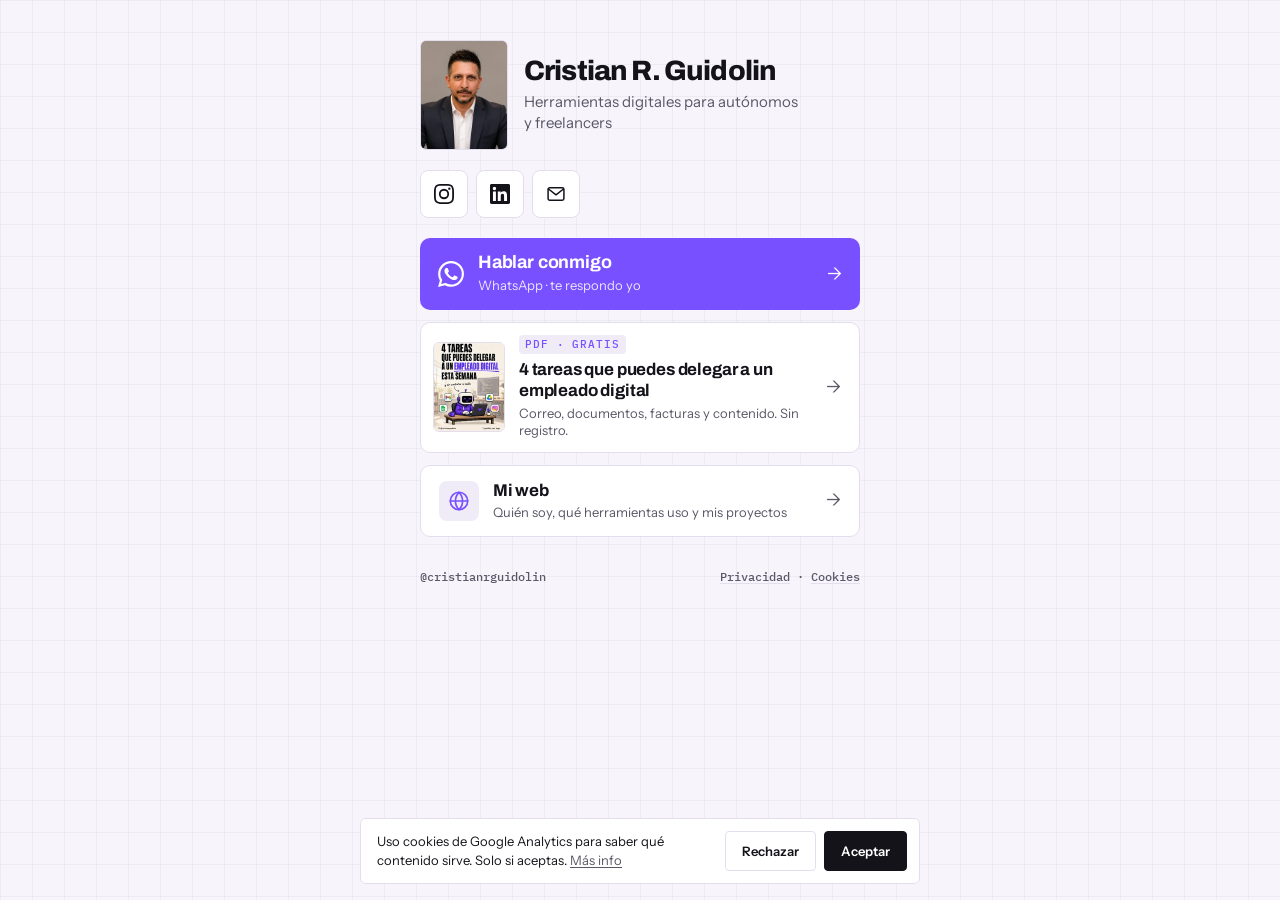
==== link/index.html @ 79fbbeaa "Linkador link.cristianguidolin.com: pagina de enlaces movil con WhatsApp, guia, web y medicion con c" ====
<!DOCTYPE html>
<html lang="es">
<head>
<meta charset="utf-8">
<meta name="viewport" content="width=device-width, initial-scale=1, viewport-fit=cover">
<title>Cristian R. Guidolin · Enlaces</title>
<meta name="description" content="Herramientas digitales para autónomos y freelancers. Guía gratis, redes y contacto directo por WhatsApp.">
<meta name="theme-color" content="#F7F5FB">
<meta name="color-scheme" content="light">
<link rel="canonical" href="https://link.cristianguidolin.com/">
<meta property="og:type" content="profile">
<meta property="og:title" content="Cristian R. Guidolin">
<meta property="og:description" content="Pruebo las herramientas digitales para que tú no pierdas el tiempo.">
<meta property="og:image" content="https://cristianguidolin.com/assets/cristian.webp">
<meta property="og:url" content="https://link.cristianguidolin.com/">
<meta property="og:locale" content="es_ES">
<link rel="preconnect" href="https://fonts.googleapis.com">
<link rel="preconnect" href="https://fonts.gstatic.com" crossorigin>
<link href="https://fonts.googleapis.com/css2?family=Archivo:wght@700;800&family=IBM+Plex+Mono:wght@500&family=Instrument+Sans:wght@400;500;600&display=swap" rel="stylesheet">
<link rel="icon" href="data:image/svg+xml,<svg xmlns='http://www.w3.org/2000/svg' viewBox='0 0 100 100'><rect width='100' height='100' fill='%23101014'/><text y='72' x='50' text-anchor='middle' font-family='monospace' font-size='56' font-weight='700' fill='%237850FF'>CG</text></svg>">
<link rel="stylesheet" href="/link/link.css">
</head>
<body>
<main class="wrap">

  <header class="id">
    <img class="face" src="/assets/cristian.webp" alt="Cristian R. Guidolin" width="88" height="110">
    <div>
      <h1 class="name">Cristian R. Guidolin</h1>
      <p class="line">Herramientas digitales para autónomos y freelancers</p>
    </div>
  </header>

  <nav class="social" aria-label="Redes sociales">
    <a data-ev="link_instagram" href="https://www.instagram.com/cristianrguidolin/" aria-label="Instagram">
      <svg viewBox="0 0 24 24" fill="currentColor" aria-hidden="true"><path d="M12 2.163c3.204 0 3.584.012 4.85.07 3.252.148 4.771 1.691 4.919 4.919.058 1.265.069 1.645.069 4.849 0 3.205-.012 3.584-.069 4.849-.149 3.225-1.664 4.771-4.919 4.919-1.266.058-1.644.07-4.85.07-3.204 0-3.584-.012-4.849-.07-3.26-.149-4.771-1.699-4.919-4.92-.058-1.265-.07-1.644-.07-4.849 0-3.204.013-3.583.07-4.849.149-3.227 1.664-4.771 4.919-4.919 1.266-.057 1.645-.069 4.849-.069zM12 0C8.741 0 8.333.014 7.053.072 2.695.272.273 2.69.073 7.052.014 8.333 0 8.741 0 12c0 3.259.014 3.668.072 4.948.2 4.358 2.618 6.78 6.98 6.98C8.333 23.986 8.741 24 12 24c3.259 0 3.668-.014 4.948-.072 4.354-.2 6.782-2.618 6.979-6.98.059-1.28.073-1.689.073-4.948 0-3.259-.014-3.667-.072-4.947-.196-4.354-2.617-6.78-6.979-6.98C15.668.014 15.259 0 12 0zm0 5.838a6.162 6.162 0 100 12.324 6.162 6.162 0 000-12.324zM12 16a4 4 0 110-8 4 4 0 010 8zm6.406-11.845a1.44 1.44 0 100 2.881 1.44 1.44 0 000-2.881z"/></svg>
    </a>
    <a data-ev="link_linkedin" href="https://linkedin.com/in/cristianguidolin" aria-label="LinkedIn">
      <svg viewBox="0 0 24 24" fill="currentColor" aria-hidden="true"><path d="M20.447 20.452h-3.554v-5.569c0-1.328-.027-3.037-1.852-3.037-1.853 0-2.136 1.445-2.136 2.939v5.667H9.351V9h3.414v1.561h.046c.477-.9 1.637-1.85 3.37-1.85 3.601 0 4.267 2.37 4.267 5.455v6.286zM5.337 7.433a2.062 2.062 0 01-2.063-2.065 2.064 2.064 0 112.063 2.065zm1.782 13.019H3.555V9h3.564v11.452zM22.225 0H1.771C.792 0 0 .774 0 1.729v20.542C0 23.227.792 24 1.771 24h20.451C23.2 24 24 23.227 24 22.271V1.729C24 .774 23.2 0 22.222 0h.003z"/></svg>
    </a>
    <a data-ev="link_correo" href="mailto:fox@foxlabs.studio" aria-label="Correo">
      <svg viewBox="0 0 24 24" fill="none" stroke="currentColor" stroke-width="1.8" stroke-linecap="round" stroke-linejoin="round" aria-hidden="true"><rect x="2.5" y="4.5" width="19" height="15" rx="2"/><path d="m3 6 9 7 9-7"/></svg>
    </a>
  </nav>

  <a class="cta" data-ev="link_whatsapp" href="https://wa.me/34647174123?text=Hola%20Cristian%2C%20vengo%20de%20tus%20redes">
    <svg class="wa" viewBox="0 0 24 24" fill="currentColor" aria-hidden="true"><path d="M17.472 14.382c-.297-.149-1.758-.867-2.03-.967-.273-.099-.471-.148-.67.15-.197.297-.767.966-.94 1.164-.173.199-.347.223-.644.075-.297-.15-1.255-.463-2.39-1.475-.883-.788-1.48-1.761-1.653-2.059-.173-.297-.018-.458.13-.606.134-.133.298-.347.446-.52.149-.174.198-.298.298-.497.099-.198.05-.371-.025-.52-.075-.149-.669-1.612-.916-2.207-.242-.579-.487-.5-.669-.51-.173-.008-.371-.01-.57-.01-.198 0-.52.074-.792.372-.272.297-1.04 1.016-1.04 2.479 0 1.462 1.065 2.875 1.213 3.074.149.198 2.096 3.2 5.077 4.487.709.306 1.262.489 1.694.625.712.227 1.36.195 1.871.118.571-.085 1.758-.719 2.006-1.413.248-.694.248-1.289.173-1.413-.074-.124-.272-.198-.57-.347m-5.421 7.403h-.004a9.87 9.87 0 01-5.031-1.378l-.361-.214-3.741.982.998-3.648-.235-.374a9.86 9.86 0 01-1.51-5.26c.001-5.45 4.436-9.884 9.888-9.884 2.64 0 5.122 1.03 6.988 2.898a9.825 9.825 0 012.893 6.994c-.003 5.45-4.437 9.884-9.885 9.884m8.413-18.297A11.815 11.815 0 0012.05 0C5.495 0 .16 5.335.157 11.892c0 2.096.547 4.142 1.588 5.945L.057 24l6.305-1.654a11.882 11.882 0 005.683 1.448h.005c6.554 0 11.89-5.335 11.893-11.893a11.821 11.821 0 00-3.48-8.413z"/></svg>
    <span class="cta-t"><b>Hablar conmigo</b><small>WhatsApp · te respondo yo</small></span>
    <span class="arr" aria-hidden="true">→</span>
  </a>

  <a class="card card--guia" data-ev="link_guia_4_tareas" href="https://drive.google.com/file/d/1NsBcFHpH2NjTbA7VaPHIDrOXrqqEoOFl/view?usp=sharing">
    <img src="/assets/guia-4-tareas.webp" alt="" width="240" height="300">
    <span class="card-t">
      <span class="tag">PDF · gratis</span>
      <b>4 tareas que puedes delegar a un empleado digital</b>
      <small>Correo, documentos, facturas y contenido. Sin registro.</small>
    </span>
    <span class="arr" aria-hidden="true">→</span>
  </a>

  <a class="card" data-ev="link_web" href="https://cristianguidolin.com/">
    <span class="ico" aria-hidden="true"><svg viewBox="0 0 24 24" fill="none" stroke="currentColor" stroke-width="1.8" stroke-linecap="round" stroke-linejoin="round"><circle cx="12" cy="12" r="9.5"/><path d="M2.5 12h19M12 2.5c2.6 2.6 3.9 5.8 3.9 9.5s-1.3 6.9-3.9 9.5c-2.6-2.6-3.9-5.8-3.9-9.5S9.4 5.1 12 2.5z"/></svg></span>
    <span class="card-t">
      <b>Mi web</b>
      <small>Quién soy, qué herramientas uso y mis proyectos</small>
    </span>
    <span class="arr" aria-hidden="true">→</span>
  </a>

  <footer class="foot">
    <p>@cristianrguidolin</p>
    <p><a href="https://cristianguidolin.com/privacidad">Privacidad</a> · <a href="#" onclick="cgCookies();return false">Cookies</a></p>
  </footer>
</main>
<script src="/assets/medicion.js" defer></script>
</body>
</html>
---- link/link.css ----
:root {
  --fondo: #F7F5FB; --fondo-2: #EFEBF7; --tinta: #14131A; --suave: #5A5867;
  --linea: #E3DEEE; --acc: #7850ff;
  --display: "Archivo", "Arial Narrow", system-ui, sans-serif;
  --sans: "Instrument Sans", system-ui, -apple-system, "Helvetica Neue", Arial, sans-serif;
  --mono: "IBM Plex Mono", ui-monospace, SFMono-Regular, Menlo, monospace;
  --ease: cubic-bezier(0.22, 1, 0.36, 1);
}
*, *::before, *::after { box-sizing: border-box; }
html { -webkit-text-size-adjust: 100%; }
body {
  margin: 0; min-height: 100vh; min-height: 100dvh;
  background: var(--fondo);
  background-image: linear-gradient(rgba(20,19,26,.04) 1px, transparent 1px),
                    linear-gradient(90deg, rgba(20,19,26,.04) 1px, transparent 1px);
  background-size: 32px 32px;
  color: var(--tinta); font: 400 1rem/1.5 var(--sans);
  -webkit-font-smoothing: antialiased;
}
a { color: inherit; text-decoration: none; -webkit-tap-highlight-color: transparent; }

.wrap {
  max-width: 480px; margin: 0 auto;
  padding: max(40px, env(safe-area-inset-top)) 20px max(32px, env(safe-area-inset-bottom));
  display: flex; flex-direction: column; gap: 12px;
}

/* Identidad */
.id { display: flex; align-items: center; gap: 16px; margin-bottom: 8px; }
.face {
  width: 88px; height: 110px; object-fit: cover; flex: 0 0 auto;
  border: 1px solid var(--linea); border-radius: 6px; background: var(--fondo-2);
}
.name { margin: 0 0 6px; font: 800 1.75rem/1 var(--display); letter-spacing: -0.03em; }
.line { margin: 0; color: var(--suave); font-size: .9375rem; line-height: 1.4; text-wrap: pretty; }

/* Redes: iconos pequeños, el que llega ya viene de una red */
.social { display: flex; gap: 8px; margin-bottom: 8px; }
.social a {
  width: 48px; height: 48px; display: grid; place-items: center;
  border: 1px solid var(--linea); border-radius: 8px; background: #fff; color: var(--tinta);
  transition: transform .2s var(--ease), border-color .2s var(--ease), color .2s var(--ease);
}
.social svg { width: 20px; height: 20px; }

/* Botón principal */
.cta {
  display: flex; align-items: center; gap: 14px;
  min-height: 72px; padding: 14px 18px;
  background: var(--acc); color: #fff; border-radius: 10px;
  transition: transform .2s var(--ease), filter .2s var(--ease);
}
.cta .wa { width: 26px; height: 26px; flex: 0 0 auto; }
.cta-t { flex: 1; display: flex; flex-direction: column; gap: 2px; }
.cta-t b { font: 700 1.125rem/1.2 var(--display); letter-spacing: -0.01em; }
.cta-t small { font-size: .8125rem; opacity: .85; }

/* Tarjetas */
.card {
  display: flex; align-items: center; gap: 14px;
  min-height: 72px; padding: 14px 18px;
  background: #fff; border: 1px solid var(--linea); border-radius: 10px;
  transition: transform .2s var(--ease), border-color .2s var(--ease);
}
.card-t { flex: 1; display: flex; flex-direction: column; gap: 3px; min-width: 0; }
.card-t b { font: 700 1.0625rem/1.25 var(--display); letter-spacing: -0.01em; }
.card-t small { font-size: .8125rem; color: var(--suave); line-height: 1.35; }
.ico {
  width: 40px; height: 40px; flex: 0 0 auto; display: grid; place-items: center;
  border-radius: 8px; background: var(--fondo-2); color: var(--acc);
}
.ico svg { width: 22px; height: 22px; }
.card--guia { padding: 12px 18px 12px 12px; }
.card--guia img {
  width: 72px; height: 90px; object-fit: cover; flex: 0 0 auto;
  border-radius: 6px; border: 1px solid var(--linea);
}
.tag {
  align-self: flex-start; font: 500 .6875rem/1 var(--mono); letter-spacing: .08em; text-transform: uppercase;
  color: var(--acc); background: var(--fondo-2); padding: 4px 6px; border-radius: 4px; margin-bottom: 2px;
}
.arr { font-size: 1.125rem; color: var(--suave); flex: 0 0 auto; transition: transform .2s var(--ease); }
.cta .arr { color: #fff; }

/* Toque: se hunde un poco */
.cta:active, .card:active, .social a:active { transform: scale(.98); }
@media (hover: hover) {
  .card:hover { border-color: var(--acc); }
  .card:hover .arr, .cta:hover .arr { transform: translateX(3px); }
  .cta:hover { filter: brightness(1.06); }
  .social a:hover { border-color: var(--acc); color: var(--acc); }
}
a:focus-visible { outline: 2px solid var(--acc); outline-offset: 3px; }

/* Pie */
.foot { margin-top: 20px; display: flex; justify-content: space-between; gap: 8px; flex-wrap: wrap; }
.foot p { margin: 0; font: 500 .75rem var(--mono); color: var(--suave); }
.foot a { text-decoration: underline; text-underline-offset: 2px; text-decoration-color: var(--linea); }

/* Entrada escalonada, una sola vez */
@media (prefers-reduced-motion: no-preference) {
  .wrap > * { animation: sube .5s var(--ease) both; }
  .wrap > *:nth-child(2) { animation-delay: .05s; }
  .wrap > *:nth-child(3) { animation-delay: .1s; }
  .wrap > *:nth-child(4) { animation-delay: .15s; }
  .wrap > *:nth-child(5) { animation-delay: .2s; }
  .wrap > *:nth-child(6) { animation-delay: .25s; }
}
@keyframes sube { from { opacity: 0; transform: translateY(8px); } to { opacity: 1; transform: none; } }

/* Aviso de cookies (mismo que la web) */
.cookies {
  position: fixed; left: 50%; bottom: 16px; z-index: 50;
  width: min(560px, calc(100% - 24px));
  transform: translate(-50%, 16px); opacity: 0;
  transition: transform .3s var(--ease), opacity .3s var(--ease);
  display: flex; align-items: center; gap: 16px;
  padding: 12px 12px 12px 16px;
  background: #fff; border: 1px solid var(--linea); border-radius: 6px;
  font: 400 .8125rem/1.45 var(--sans); color: var(--tinta);
}
.cookies.dentro { transform: translate(-50%, 0); opacity: 1; }
.cookies.fuera { transform: translate(-50%, 16px); opacity: 0; }
.cookies p { margin: 0; flex: 1; }
.cookies a { color: var(--suave); text-decoration: underline; text-underline-offset: 2px; }
.cookies-b { display: flex; gap: 8px; flex: 0 0 auto; }
.cookies button {
  font: 600 .8125rem/1 var(--sans); cursor: pointer; min-height: 40px; padding: 0 16px;
  border-radius: 4px; border: 1px solid var(--linea); background: transparent; color: var(--tinta);
}
.cookies button.si { background: var(--tinta); border-color: var(--tinta); color: #fff; }
@media (max-width: 560px) {
  .cookies { flex-direction: column; align-items: stretch; gap: 12px; bottom: 12px; }
  .cookies-b button { flex: 1; }
}
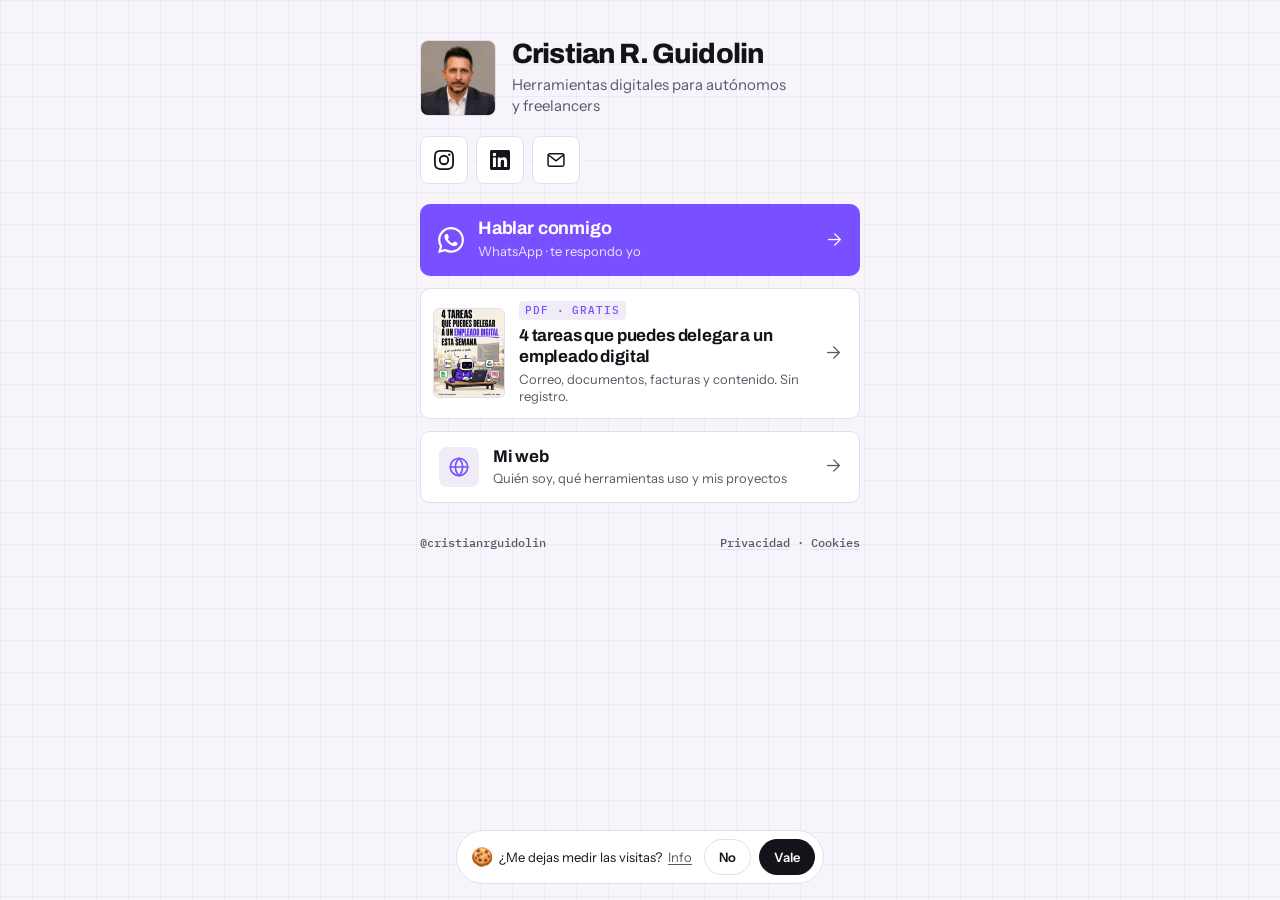
==== commit 074ef896: "Link: foto cuadrada alineada con nombre y titulo; aviso de cookies corto en pildora con emoji" ====
--- a/link/index.html
+++ b/link/index.html
@@ -24,7 +24,7 @@
 <main class="wrap">
 
   <header class="id">
-    <img class="face" src="/assets/cristian.webp" alt="Cristian R. Guidolin" width="88" height="110">
+    <span class="face"><img src="/assets/cristian-sq.webp" alt="Cristian R. Guidolin" width="320" height="320"></span>
     <div>
       <h1 class="name">Cristian R. Guidolin</h1>
       <p class="line">Herramientas digitales para autónomos y freelancers</p>
--- a/link/link.css
+++ b/link/link.css
@@ -26,12 +26,14 @@
 }
 
 /* Identidad */
-.id { display: flex; align-items: center; gap: 16px; margin-bottom: 8px; }
+.id { display: grid; grid-template-columns: auto 1fr; align-items: stretch; gap: 16px; margin-bottom: 8px; }
+.id > div { display: flex; flex-direction: column; justify-content: center; }
 .face {
-  width: 88px; height: 110px; object-fit: cover; flex: 0 0 auto;
-  border: 1px solid var(--linea); border-radius: 6px; background: var(--fondo-2);
+  position: relative; align-self: stretch; aspect-ratio: 1 / 1; min-width: 72px; max-width: 92px;
+  border: 1px solid var(--linea); border-radius: 8px; overflow: hidden; background: var(--fondo-2);
 }
-.name { margin: 0 0 6px; font: 800 1.75rem/1 var(--display); letter-spacing: -0.03em; }
+.face img { position: absolute; inset: 0; width: 100%; height: 100%; object-fit: cover; display: block; }
+.name { margin: 0 0 6px; font: 800 clamp(1.25rem, 6.6vw, 1.75rem)/1 var(--display); letter-spacing: -0.03em; white-space: nowrap; }
 .line { margin: 0; color: var(--suave); font-size: .9375rem; line-height: 1.4; text-wrap: pretty; }
 
 /* Redes: iconos pequeños, el que llega ya viene de una red */
@@ -133,3 +135,13 @@
   .cookies { flex-direction: column; align-items: stretch; gap: 12px; bottom: 12px; }
   .cookies-b button { flex: 1; }
 }
+
+/* Aviso de cookies compacto: una sola línea también en móvil */
+.cookies { width: auto; max-width: calc(100% - 24px); gap: 12px; padding: 8px 8px 8px 14px; border-radius: 999px; white-space: nowrap; }
+.cookies p { display: flex; align-items: center; gap: 6px; }
+.cookies .ck-ico { font-size: 1.125rem; line-height: 1; }
+.cookies button { min-height: 36px; padding: 0 14px; border-radius: 999px; }
+@media (max-width: 560px) {
+  .cookies { flex-direction: row; align-items: center; gap: 8px; bottom: 12px; font-size: .8125rem; }
+  .cookies-b button { flex: 0 0 auto; }
+}
